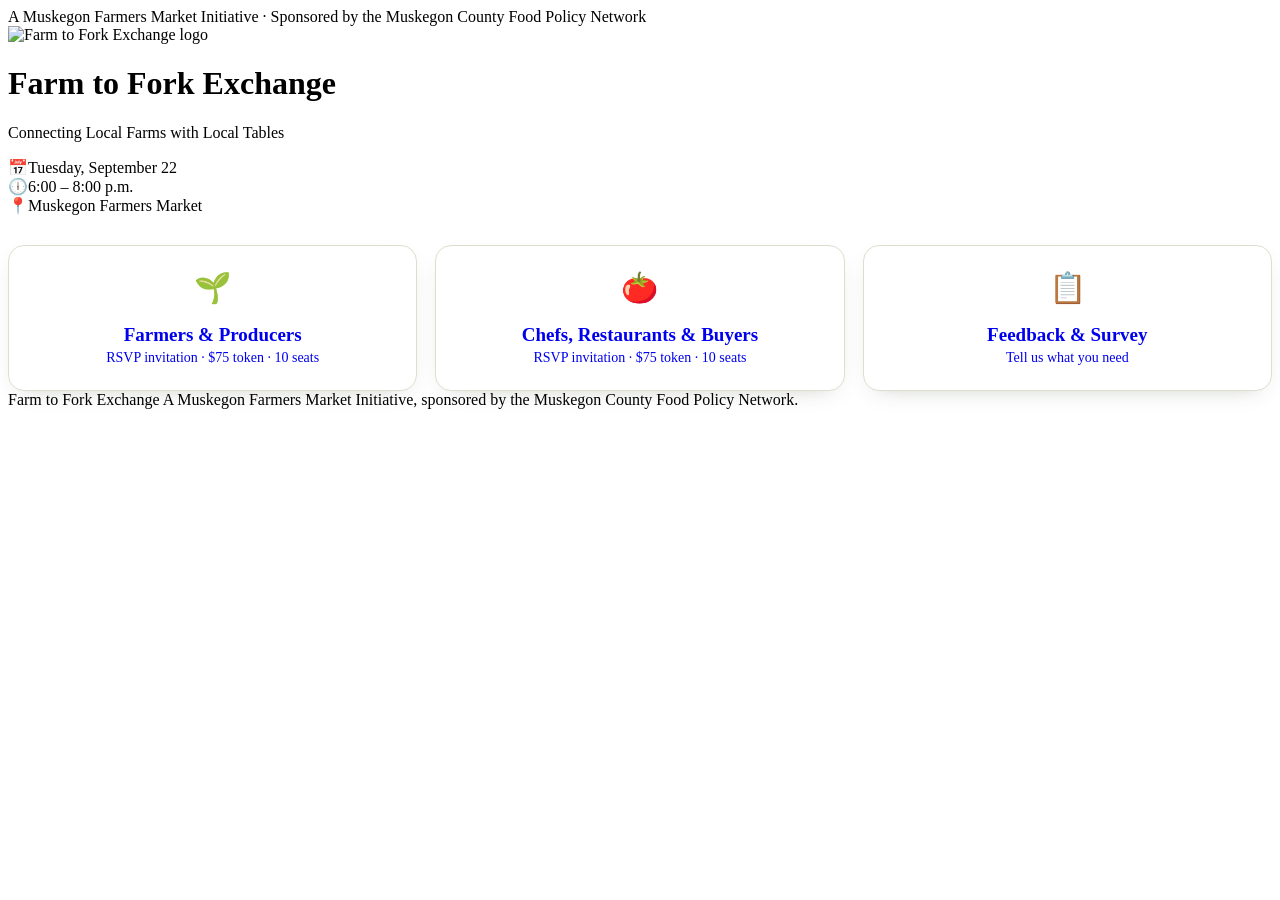
==== farm-to-fork/index.html @ c8b2a201 "Add index.html for Farm to Fork Exchange webpage This file contains the HTML structure for the Farm " ====
<!DOCTYPE html>
<html lang="en">
<head>
<meta charset="UTF-8">
<meta name="viewport" content="width=device-width, initial-scale=1.0">
<title>Farm to Fork Exchange</title>
<link rel="stylesheet" href="style.css">
<style>
  .nav-grid{display:grid;grid-template-columns:repeat(auto-fit,minmax(220px,1fr));gap:18px;margin-top:30px;}
  .nav-card{background:var(--paper);border:1px solid rgba(115,127,61,.25);border-radius:16px;padding:24px;text-align:center;text-decoration:none;box-shadow:0 8px 24px -14px rgba(41,61,38,.35);transition:transform .15s;}
  .nav-card:hover{transform:translateY(-3px);}
  .nav-card .ic{font-size:30px;display:block;margin-bottom:10px;}
  .nav-card h3{color:var(--deep-green);font-size:19px;margin-bottom:4px;}
  .nav-card p{color:var(--olive);font-size:14px;margin:0;}
</style>
</head>
<body>

<div class="topband">A Muskegon Farmers Market Initiative · Sponsored by the <span>Muskegon County Food Policy Network</span></div>

<header class="hero wrap">
  <img class="hero-logo" src="assets/farm-to-fork-logo.png" alt="Farm to Fork Exchange logo">
  <h1>Farm to Fork Exchange</h1>
  <p class="sub">Connecting Local Farms with Local Tables</p>
  <div class="detail-strip">
    <div class="detail-chip"><span class="ic">📅</span>Tuesday, September 22</div>
    <div class="detail-chip"><span class="ic">🕕</span>6:00 – 8:00 p.m.</div>
    <div class="detail-chip"><span class="ic">📍</span>Muskegon Farmers Market</div>
  </div>
</header>

<main class="wrap">
  <div class="nav-grid">
    <a class="nav-card" href="invite-farmers.html">
      <span class="ic">🌱</span>
      <h3>Farmers &amp; Producers</h3>
      <p>RSVP invitation · $75 token · 10 seats</p>
    </a>
    <a class="nav-card" href="invite-chefs-buyers.html">
      <span class="ic">🍅</span>
      <h3>Chefs, Restaurants &amp; Buyers</h3>
      <p>RSVP invitation · $75 token · 10 seats</p>
    </a>
    <a class="nav-card" href="feedback.html">
      <span class="ic">📋</span>
      <h3>Feedback &amp; Survey</h3>
      <p>Tell us what you need</p>
    </a>
  </div>
</main>

<footer>
  <span class="foot-logo">Farm to Fork Exchange</span>
  A Muskegon Farmers Market Initiative, sponsored by the Muskegon County Food Policy Network.
</footer>

</body>
</html>
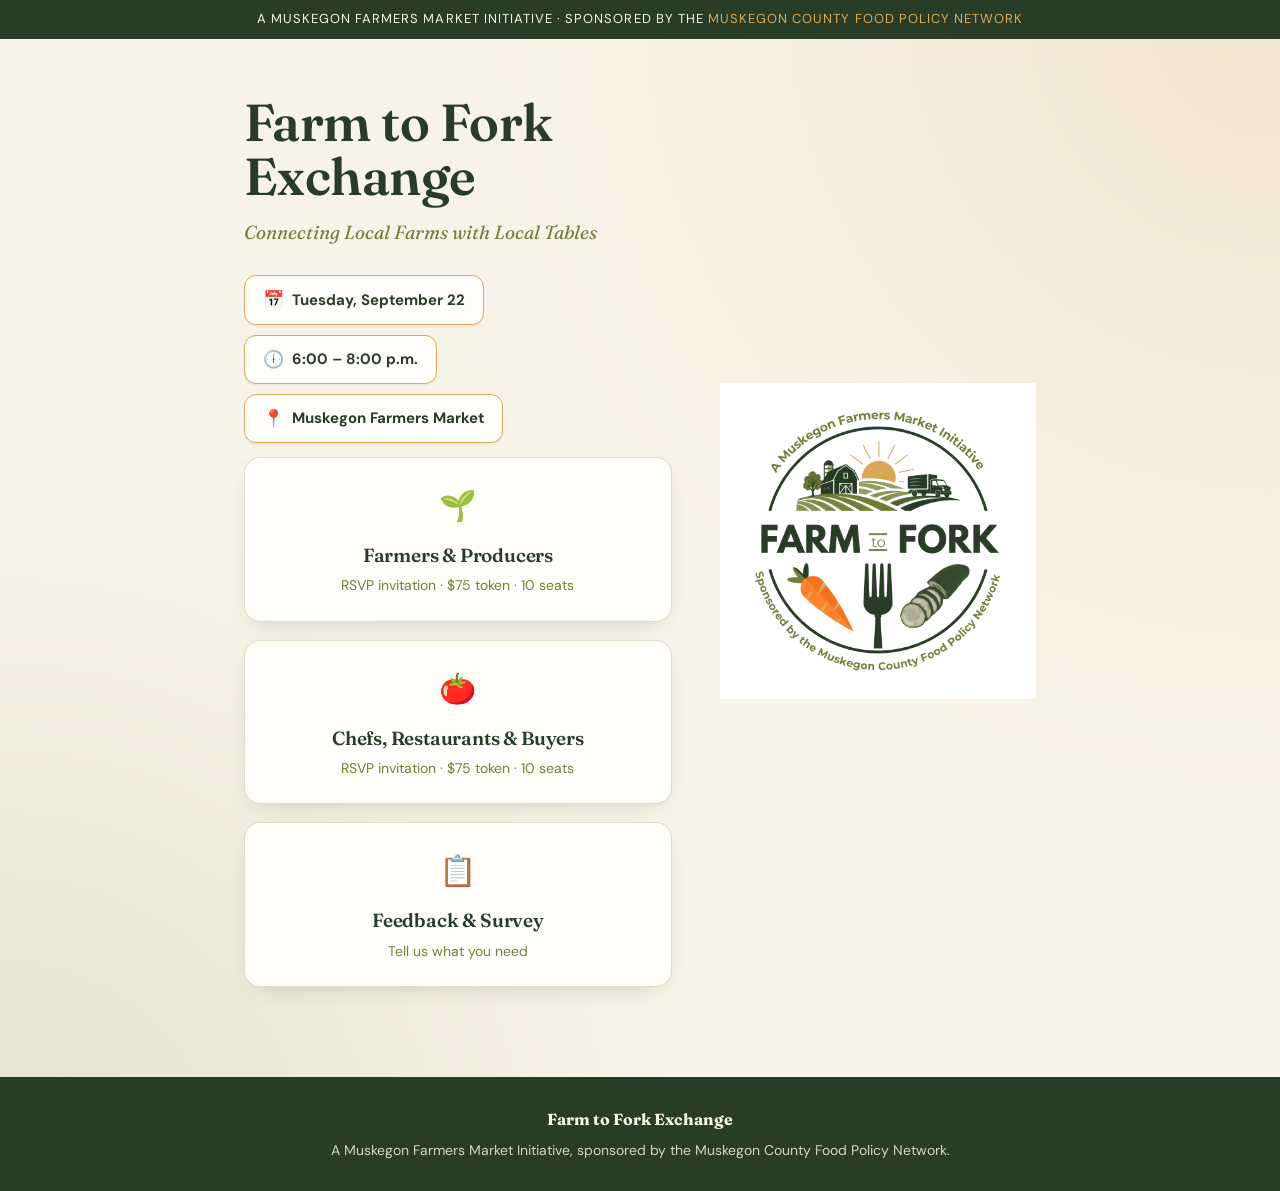
==== commit f1680c52: "Redesign hero section and navigation layout Refactor the layout of the hero section and navigation g" ====
--- a/farm-to-fork/index.html
+++ b/farm-to-fork/index.html
@@ -6,7 +6,38 @@
 <title>Farm to Fork Exchange</title>
 <link rel="stylesheet" href="style.css">
 <style>
-  .nav-grid{display:grid;grid-template-columns:repeat(auto-fit,minmax(220px,1fr));gap:18px;margin-top:30px;}
+  .split-hero{
+    display:grid;
+    grid-template-columns:1.15fr 0.85fr;
+    gap:48px;
+    align-items:center;
+    padding:56px 0 40px;
+  }
+  .split-hero .copy{text-align:left;}
+  .split-hero .copy h1{font-size:clamp(34px,4.6vw,52px); line-height:1.04;}
+  .split-hero .copy .sub{
+    margin-top:14px; font-size:19px; color:var(--olive);
+    font-style:italic; font-family:'Fraunces',serif;
+  }
+  .split-hero .detail-strip{justify-content:flex-start; margin-left:0;}
+  .split-hero .logo-side{
+    display:flex; justify-content:center; align-items:center;
+  }
+  .split-hero .logo-side img{
+    width:100%;
+    max-width:380px;
+    height:auto;
+    display:block;
+  }
+  @media (max-width:760px){
+    .split-hero{grid-template-columns:1fr; gap:28px; text-align:center;}
+    .split-hero .copy{text-align:center;}
+    .split-hero .detail-strip{justify-content:center;}
+    .split-hero .logo-side{order:-1;}
+    .split-hero .logo-side img{max-width:220px;}
+  }
+ 
+  .nav-grid{display:grid;grid-template-columns:repeat(auto-fit,minmax(220px,1fr));gap:18px;margin-top:14px;}
   .nav-card{background:var(--paper);border:1px solid rgba(115,127,61,.25);border-radius:16px;padding:24px;text-align:center;text-decoration:none;box-shadow:0 8px 24px -14px rgba(41,61,38,.35);transition:transform .15s;}
   .nav-card:hover{transform:translateY(-3px);}
   .nav-card .ic{font-size:30px;display:block;margin-bottom:10px;}
@@ -15,44 +46,50 @@
 </style>
 </head>
 <body>
-
+ 
 <div class="topband">A Muskegon Farmers Market Initiative · Sponsored by the <span>Muskegon County Food Policy Network</span></div>
-
-<header class="hero wrap">
-  <img class="hero-logo" src="assets/farm-to-fork-logo.png" alt="Farm to Fork Exchange logo">
-  <h1>Farm to Fork Exchange</h1>
-  <p class="sub">Connecting Local Farms with Local Tables</p>
-  <div class="detail-strip">
-    <div class="detail-chip"><span class="ic">📅</span>Tuesday, September 22</div>
-    <div class="detail-chip"><span class="ic">🕕</span>6:00 – 8:00 p.m.</div>
-    <div class="detail-chip"><span class="ic">📍</span>Muskegon Farmers Market</div>
+ 
+<header class="wrap">
+  <div class="split-hero">
+    <div class="copy">
+      <h1>Farm to Fork Exchange</h1>
+      <p class="sub">Connecting Local Farms with Local Tables</p>
+      <div class="detail-strip">
+        <div class="detail-chip"><span class="ic">📅</span>Tuesday, September 22</div>
+        <div class="detail-chip"><span class="ic">🕕</span>6:00 – 8:00 p.m.</div>
+        <div class="detail-chip"><span class="ic">📍</span>Muskegon Farmers Market</div>
+      </div>
+ 
+      <div class="nav-grid">
+        <a class="nav-card" href="invite-farmers.html">
+          <span class="ic">🌱</span>
+          <h3>Farmers &amp; Producers</h3>
+          <p>RSVP invitation · $75 token · 10 seats</p>
+        </a>
+        <a class="nav-card" href="invite-chefs-buyers.html">
+          <span class="ic">🍅</span>
+          <h3>Chefs, Restaurants &amp; Buyers</h3>
+          <p>RSVP invitation · $75 token · 10 seats</p>
+        </a>
+        <a class="nav-card" href="feedback.html">
+          <span class="ic">📋</span>
+          <h3>Feedback &amp; Survey</h3>
+          <p>Tell us what you need</p>
+        </a>
+      </div>
+    </div>
+ 
+    <div class="logo-side">
+      <img src="assets/farm-to-fork-logo.png" alt="Farm to Fork Exchange logo">
+    </div>
   </div>
 </header>
-
-<main class="wrap">
-  <div class="nav-grid">
-    <a class="nav-card" href="invite-farmers.html">
-      <span class="ic">🌱</span>
-      <h3>Farmers &amp; Producers</h3>
-      <p>RSVP invitation · $75 token · 10 seats</p>
-    </a>
-    <a class="nav-card" href="invite-chefs-buyers.html">
-      <span class="ic">🍅</span>
-      <h3>Chefs, Restaurants &amp; Buyers</h3>
-      <p>RSVP invitation · $75 token · 10 seats</p>
-    </a>
-    <a class="nav-card" href="feedback.html">
-      <span class="ic">📋</span>
-      <h3>Feedback &amp; Survey</h3>
-      <p>Tell us what you need</p>
-    </a>
-  </div>
-</main>
-
+ 
 <footer>
   <span class="foot-logo">Farm to Fork Exchange</span>
   A Muskegon Farmers Market Initiative, sponsored by the Muskegon County Food Policy Network.
 </footer>
-
+ 
 </body>
 </html>
+ 
--- a/farm-to-fork/style.css
+++ b/farm-to-fork/style.css
@@ -0,0 +1,310 @@
+/* ===========================================================
+   Field to Fork Exchange — shared stylesheet
+   Palette: olive #737f3d · deep green #293d26 · gold #dca958 · carrot #f4741e
+   =========================================================== */
+
+@import url('https://fonts.googleapis.com/css2?family=Fraunces:opsz,wght@9..144,400;9..144,500;9..144,600;9..144,700&family=DM+Sans:ital,opsz,wght@0,9..40,400;0,9..40,500;0,9..40,700;1,9..40,400&display=swap');
+
+:root{
+  --olive:#737f3d;
+  --deep-green:#293d26;
+  --gold:#dca958;
+  --carrot:#f4741e;
+  --cream:#f8f3e8;
+  --paper:#fffdf8;
+  --ink:#293d26;
+  --max:840px;
+}
+
+*{box-sizing:border-box;}
+html{scroll-behavior:smooth;}
+body{
+  margin:0;
+  background:var(--cream);
+  background-image:
+    radial-gradient(circle at 100% 0%, rgba(220,169,88,0.18), transparent 45%),
+    radial-gradient(circle at 0% 100%, rgba(115,127,61,0.14), transparent 40%);
+  color:var(--ink);
+  font-family:'DM Sans', sans-serif;
+  font-size:17px;
+  line-height:1.6;
+  -webkit-font-smoothing:antialiased;
+}
+
+h1,h2,h3,.display{
+  font-family:'Fraunces', serif;
+  font-weight:600;
+  color:var(--deep-green);
+  letter-spacing:-0.01em;
+  margin:0;
+}
+
+a{color:var(--carrot);}
+a:focus-visible, button:focus-visible, input:focus-visible, textarea:focus-visible, select:focus-visible{
+  outline:3px solid var(--carrot);
+  outline-offset:2px;
+}
+
+.wrap{max-width:var(--max); margin:0 auto; padding:0 24px;}
+
+/* ---------- Top banner ---------- */
+.topband{
+  background:var(--deep-green);
+  color:var(--cream);
+  font-family:'DM Sans',sans-serif;
+  font-size:13px;
+  letter-spacing:.08em;
+  text-transform:uppercase;
+  text-align:center;
+  padding:9px 12px;
+}
+.topband span{color:var(--gold);}
+
+/* ---------- Hero ---------- */
+.hero{
+  padding:56px 0 40px;
+  text-align:center;
+}
+.hero-logo{
+  width:150px;
+  height:150px;
+  margin:0 auto 22px;
+  display:block;
+}
+.eyebrow{
+  display:inline-block;
+  font-family:'DM Sans',sans-serif;
+  font-weight:700;
+  font-size:13px;
+  letter-spacing:.14em;
+  text-transform:uppercase;
+  color:var(--carrot);
+  background:#fff2e6;
+  border:1px solid rgba(244,116,30,0.35);
+  border-radius:999px;
+  padding:6px 16px;
+  margin-bottom:18px;
+}
+.hero h1{
+  font-size:clamp(34px,5.4vw,54px);
+  line-height:1.04;
+}
+.hero .sub{
+  margin-top:14px;
+  font-size:19px;
+  color:var(--olive);
+  font-style:italic;
+  font-family:'Fraunces',serif;
+}
+
+/* ---------- Event detail strip ---------- */
+.detail-strip{
+  display:flex;
+  flex-wrap:wrap;
+  justify-content:center;
+  gap:10px;
+  margin:28px 0 6px;
+}
+.detail-chip{
+  background:var(--paper);
+  border:1.5px solid var(--gold);
+  border-radius:12px;
+  padding:10px 18px;
+  font-weight:700;
+  font-size:15px;
+  color:var(--deep-green);
+  display:flex;
+  align-items:center;
+  gap:8px;
+  box-shadow:0 2px 0 rgba(41,61,38,0.06);
+}
+.detail-chip .ic{font-size:17px;}
+
+/* ---------- Section ---------- */
+.section{padding:34px 0;}
+.section-title{
+  font-size:26px;
+  margin-bottom:14px;
+}
+.card{
+  background:var(--paper);
+  border:1px solid rgba(115,127,61,0.25);
+  border-radius:18px;
+  padding:30px 32px;
+  box-shadow:0 8px 24px -14px rgba(41,61,38,0.35);
+}
+.lede{font-size:18px;}
+
+.benefit-grid{
+  display:grid;
+  grid-template-columns:repeat(auto-fit,minmax(220px,1fr));
+  gap:18px;
+  margin-top:20px;
+}
+.benefit{
+  background:var(--paper);
+  border-left:4px solid var(--olive);
+  border-radius:10px;
+  padding:16px 18px;
+  box-shadow:0 6px 18px -12px rgba(41,61,38,0.28);
+}
+.benefit .ic{font-size:22px;display:block;margin-bottom:6px;}
+.benefit p{margin:0;font-weight:500;}
+
+/* ---------- Market Token (signature element) ---------- */
+.token-block{
+  margin:34px 0;
+  display:grid;
+  grid-template-columns:172px 1fr;
+  gap:28px;
+  align-items:center;
+  background:linear-gradient(135deg,#2f4a2b,var(--deep-green));
+  border-radius:20px;
+  padding:26px;
+  color:var(--cream);
+}
+@media (max-width:560px){
+  .token-block{grid-template-columns:1fr; text-align:center;}
+  .token{margin:0 auto;}
+}
+.token{
+  width:150px;height:150px;position:relative;
+}
+.token svg{width:100%;height:100%;display:block;}
+.token-block h3{color:var(--cream); font-size:22px; margin-bottom:6px;}
+.token-block p{margin:0; color:#e8e2d1; font-size:15.5px;}
+.token-block .fine{
+  display:block;margin-top:8px;font-size:13px;color:var(--gold);
+  font-family:'DM Sans',sans-serif; letter-spacing:.02em;
+}
+
+/* ---------- Seats-limited badge ---------- */
+.seats{
+  display:inline-flex;
+  align-items:center;
+  gap:8px;
+  background:#fff0e2;
+  border:1.5px dashed var(--carrot);
+  color:#a8420c;
+  font-weight:700;
+  border-radius:10px;
+  padding:9px 16px;
+  font-size:14.5px;
+  margin:18px 0;
+}
+
+/* ---------- CTA ---------- */
+.cta-box{
+  text-align:center;
+  padding:38px 0 8px;
+}
+.btn{
+  display:inline-block;
+  background:var(--carrot);
+  color:#fff;
+  font-family:'DM Sans',sans-serif;
+  font-weight:700;
+  font-size:16.5px;
+  padding:16px 34px;
+  border-radius:999px;
+  text-decoration:none;
+  box-shadow:0 10px 22px -10px rgba(244,116,30,0.65);
+  transition:transform .15s ease, box-shadow .15s ease;
+  border:none;
+  cursor:pointer;
+}
+.btn:hover{transform:translateY(-2px); box-shadow:0 14px 26px -10px rgba(244,116,30,0.7);}
+.rsvp-meta{margin-top:16px; font-size:14.5px; color:var(--olive);}
+.rsvp-meta a{color:var(--deep-green); font-weight:700;}
+
+/* ---------- Table prompt style quote ---------- */
+.quote{
+  font-family:'Fraunces',serif;
+  font-style:italic;
+  font-size:20px;
+  color:var(--deep-green);
+  border-left:4px solid var(--gold);
+  padding:6px 0 6px 20px;
+  margin:26px 0;
+}
+
+/* ---------- Footer ---------- */
+footer{
+  margin-top:50px;
+  background:var(--deep-green);
+  color:#d8d3c0;
+  padding:30px 0;
+  font-size:14px;
+  text-align:center;
+}
+footer a{color:var(--gold);}
+footer .foot-logo{font-family:'Fraunces',serif;font-weight:700;color:var(--cream);font-size:16px;margin-bottom:6px;display:block;}
+
+/* ===========================================================
+   Feedback / survey form styles
+   =========================================================== */
+form.survey fieldset{
+  border:none;
+  padding:0;
+  margin:0 0 30px;
+}
+form.survey legend{
+  font-family:'Fraunces',serif;
+  font-weight:600;
+  font-size:21px;
+  color:var(--deep-green);
+  margin-bottom:6px;
+  padding:0;
+}
+.q{margin:18px 0;}
+.q > label.qlabel{
+  display:block;
+  font-weight:700;
+  margin-bottom:8px;
+  color:var(--deep-green);
+}
+.opts{display:flex; flex-wrap:wrap; gap:10px;}
+.opt{
+  position:relative;
+}
+.opt input{position:absolute; opacity:0; width:100%; height:100%; margin:0; cursor:pointer;}
+.opt span{
+  display:inline-block;
+  border:1.5px solid var(--olive);
+  border-radius:999px;
+  padding:9px 16px;
+  font-size:14.5px;
+  color:var(--deep-green);
+  background:var(--paper);
+  transition:background .15s, color .15s, border-color .15s;
+}
+.opt input:checked + span{
+  background:var(--olive);
+  border-color:var(--olive);
+  color:#fff;
+}
+.opt input:focus-visible + span{outline:3px solid var(--carrot); outline-offset:2px;}
+
+input[type="text"],input[type="email"],input[type="tel"],textarea,select{
+  width:100%;
+  font-family:'DM Sans',sans-serif;
+  font-size:15.5px;
+  padding:12px 14px;
+  border:1.5px solid rgba(115,127,61,0.4);
+  border-radius:10px;
+  background:var(--paper);
+  color:var(--ink);
+}
+textarea{min-height:90px; resize:vertical;}
+.scale{display:flex; gap:6px; flex-wrap:wrap;}
+.scale .opt span{padding:9px 14px; min-width:38px; text-align:center;}
+
+.two-col{display:grid; grid-template-columns:1fr 1fr; gap:16px;}
+@media (max-width:560px){.two-col{grid-template-columns:1fr;}}
+
+.submit-row{text-align:center; margin-top:10px;}
+.hint{font-size:13.5px; color:var(--olive); margin-top:6px;}
+
+.role-toggle{
+  display:flex; gap:10px; flex-wrap:wrap; margin:10px 0 30px;
+}
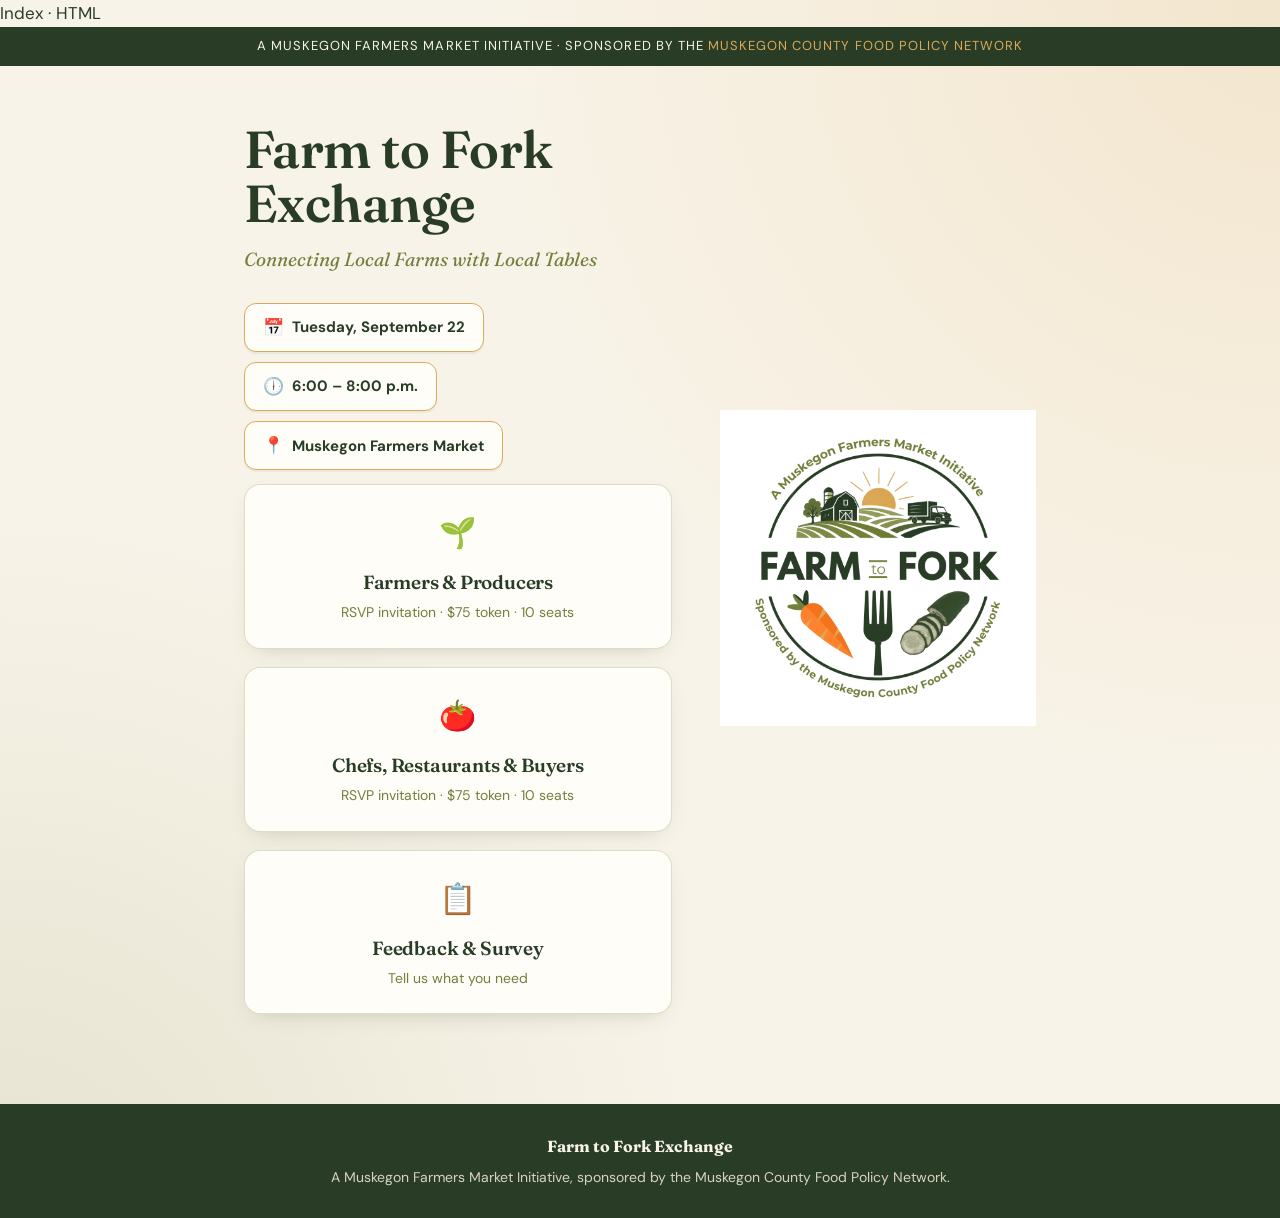
==== commit 64998f34: "Fix formatting issues in index.html" ====
--- a/farm-to-fork/index.html
+++ b/farm-to-fork/index.html
@@ -1,3 +1,5 @@
+
+Index · HTML
 <!DOCTYPE html>
 <html lang="en">
 <head>
@@ -92,4 +94,3 @@
  
 </body>
 </html>
- 
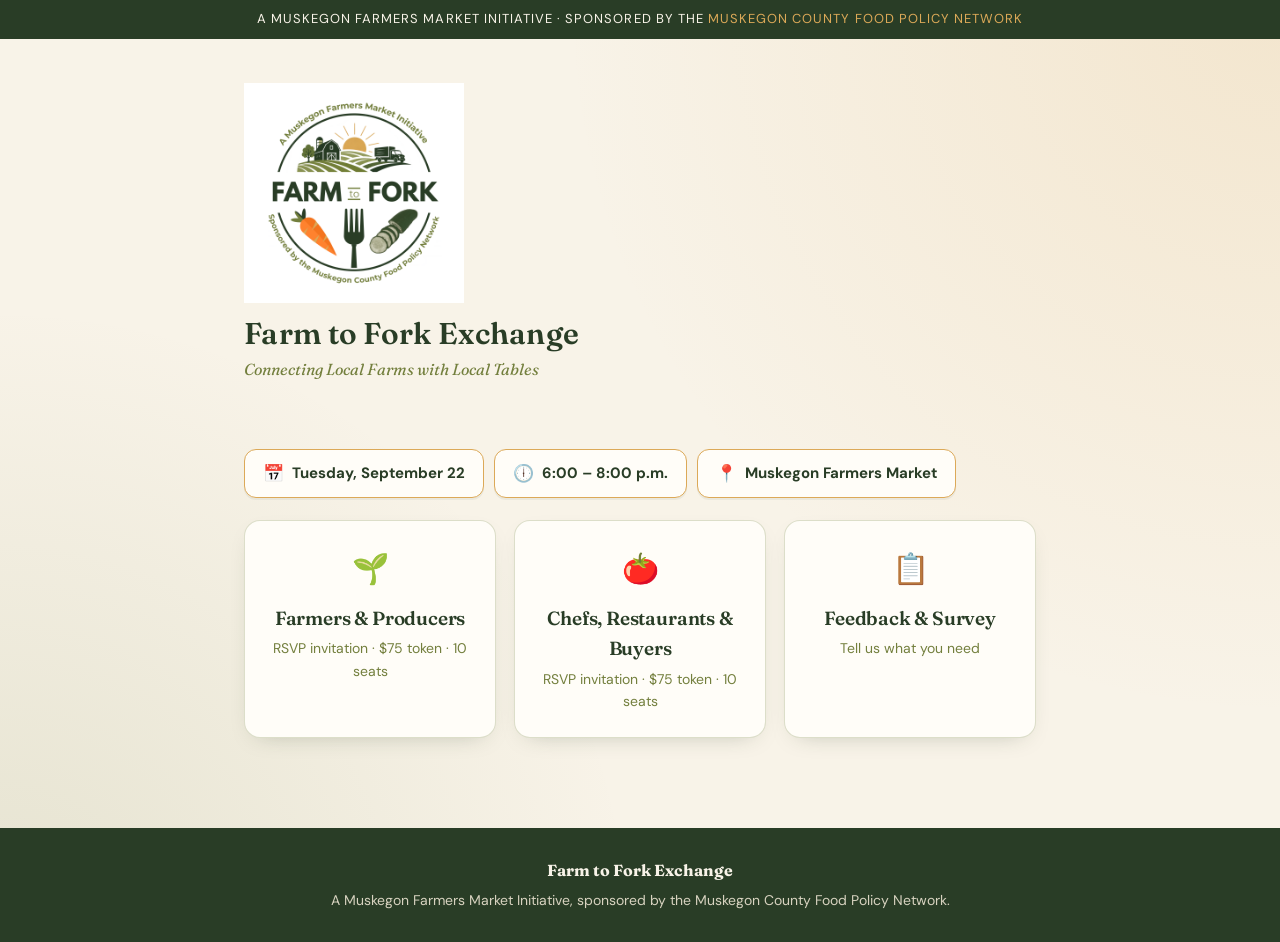
==== commit b896f51b: "Update title and restructure HTML layout" ====
--- a/farm-to-fork/index.html
+++ b/farm-to-fork/index.html
@@ -1,96 +1,97 @@
-
-Index · HTML
 <!DOCTYPE html>
 <html lang="en">
 <head>
 <meta charset="UTF-8">
 <meta name="viewport" content="width=device-width, initial-scale=1.0">
-<title>Farm to Fork Exchange</title>
+<title>Farm to Fork Exchange | Muskegon Farmers Market</title>
 <link rel="stylesheet" href="style.css">
 <style>
-  .split-hero{
-    display:grid;
-    grid-template-columns:1.15fr 0.85fr;
-    gap:48px;
-    align-items:center;
-    padding:56px 0 40px;
+  .masthead{
+    display:flex;
+    flex-direction:column;
+    align-items:flex-start;
+    text-align:left;
+    padding:44px 0 8px;
   }
-  .split-hero .copy{text-align:left;}
-  .split-hero .copy h1{font-size:clamp(34px,4.6vw,52px); line-height:1.04;}
-  .split-hero .copy .sub{
-    margin-top:14px; font-size:19px; color:var(--olive);
-    font-style:italic; font-family:'Fraunces',serif;
+  .masthead img{
+    width:220px;
+    height:220px;
+    display:block;
+    margin-bottom:14px;
   }
-  .split-hero .detail-strip{justify-content:flex-start; margin-left:0;}
-  .split-hero .logo-side{
-    display:flex; justify-content:center; align-items:center;
+  .masthead h1{
+    font-size:clamp(22px,2.6vw,30px);
+    line-height:1.15;
+    letter-spacing:.01em;
   }
-  .split-hero .logo-side img{
-    width:100%;
-    max-width:380px;
-    height:auto;
-    display:block;
+  .masthead .sub{
+    margin-top:6px;
+    font-size:16px;
+    color:var(--olive);
+    font-style:italic;
+    font-family:'Fraunces',serif;
   }
-  @media (max-width:760px){
-    .split-hero{grid-template-columns:1fr; gap:28px; text-align:center;}
-    .split-hero .copy{text-align:center;}
-    .split-hero .detail-strip{justify-content:center;}
-    .split-hero .logo-side{order:-1;}
-    .split-hero .logo-side img{max-width:220px;}
-  }
- 
-  .nav-grid{display:grid;grid-template-columns:repeat(auto-fit,minmax(220px,1fr));gap:18px;margin-top:14px;}
+
+  .info-block{padding:14px 0 40px; text-align:left;}
+  .info-block .detail-strip{justify-content:flex-start; margin-left:0;}
+
+  .nav-grid{display:grid;grid-template-columns:repeat(auto-fit,minmax(220px,1fr));gap:18px;margin-top:22px;}
   .nav-card{background:var(--paper);border:1px solid rgba(115,127,61,.25);border-radius:16px;padding:24px;text-align:center;text-decoration:none;box-shadow:0 8px 24px -14px rgba(41,61,38,.35);transition:transform .15s;}
   .nav-card:hover{transform:translateY(-3px);}
   .nav-card .ic{font-size:30px;display:block;margin-bottom:10px;}
   .nav-card h3{color:var(--deep-green);font-size:19px;margin-bottom:4px;}
   .nav-card p{color:var(--olive);font-size:14px;margin:0;}
+
+  @media (max-width:600px){
+    .masthead{align-items:center; text-align:center;}
+    .masthead img{width:170px; height:170px;}
+    .info-block{text-align:center;}
+    .info-block .detail-strip{justify-content:center;}
+  }
 </style>
 </head>
 <body>
- 
+
 <div class="topband">A Muskegon Farmers Market Initiative · Sponsored by the <span>Muskegon County Food Policy Network</span></div>
- 
+
 <header class="wrap">
-  <div class="split-hero">
-    <div class="copy">
-      <h1>Farm to Fork Exchange</h1>
-      <p class="sub">Connecting Local Farms with Local Tables</p>
-      <div class="detail-strip">
-        <div class="detail-chip"><span class="ic">📅</span>Tuesday, September 22</div>
-        <div class="detail-chip"><span class="ic">🕕</span>6:00 – 8:00 p.m.</div>
-        <div class="detail-chip"><span class="ic">📍</span>Muskegon Farmers Market</div>
-      </div>
- 
-      <div class="nav-grid">
-        <a class="nav-card" href="invite-farmers.html">
-          <span class="ic">🌱</span>
-          <h3>Farmers &amp; Producers</h3>
-          <p>RSVP invitation · $75 token · 10 seats</p>
-        </a>
-        <a class="nav-card" href="invite-chefs-buyers.html">
-          <span class="ic">🍅</span>
-          <h3>Chefs, Restaurants &amp; Buyers</h3>
-          <p>RSVP invitation · $75 token · 10 seats</p>
-        </a>
-        <a class="nav-card" href="feedback.html">
-          <span class="ic">📋</span>
-          <h3>Feedback &amp; Survey</h3>
-          <p>Tell us what you need</p>
-        </a>
-      </div>
+  <div class="masthead">
+    <img src="assets/farm-to-fork-logo.png" alt="Farm to Fork Exchange logo">
+    <h1>Farm to Fork Exchange</h1>
+    <p class="sub">Connecting Local Farms with Local Tables</p>
+  </div>
+
+  <div class="info-block">
+    <div class="detail-strip">
+      <div class="detail-chip"><span class="ic">📅</span>Tuesday, September 22</div>
+      <div class="detail-chip"><span class="ic">🕕</span>6:00 – 8:00 p.m.</div>
+      <div class="detail-chip"><span class="ic">📍</span>Muskegon Farmers Market</div>
     </div>
- 
-    <div class="logo-side">
-      <img src="assets/farm-to-fork-logo.png" alt="Farm to Fork Exchange logo">
+
+    <div class="nav-grid">
+      <a class="nav-card" href="invite-farmers.html">
+        <span class="ic">🌱</span>
+        <h3>Farmers &amp; Producers</h3>
+        <p>RSVP invitation · $75 token · 10 seats</p>
+      </a>
+      <a class="nav-card" href="invite-chefs-buyers.html">
+        <span class="ic">🍅</span>
+        <h3>Chefs, Restaurants &amp; Buyers</h3>
+        <p>RSVP invitation · $75 token · 10 seats</p>
+      </a>
+      <a class="nav-card" href="feedback.html">
+        <span class="ic">📋</span>
+        <h3>Feedback &amp; Survey</h3>
+        <p>Tell us what you need</p>
+      </a>
     </div>
   </div>
 </header>
- 
+
 <footer>
   <span class="foot-logo">Farm to Fork Exchange</span>
   A Muskegon Farmers Market Initiative, sponsored by the Muskegon County Food Policy Network.
 </footer>
- 
+
 </body>
 </html>
